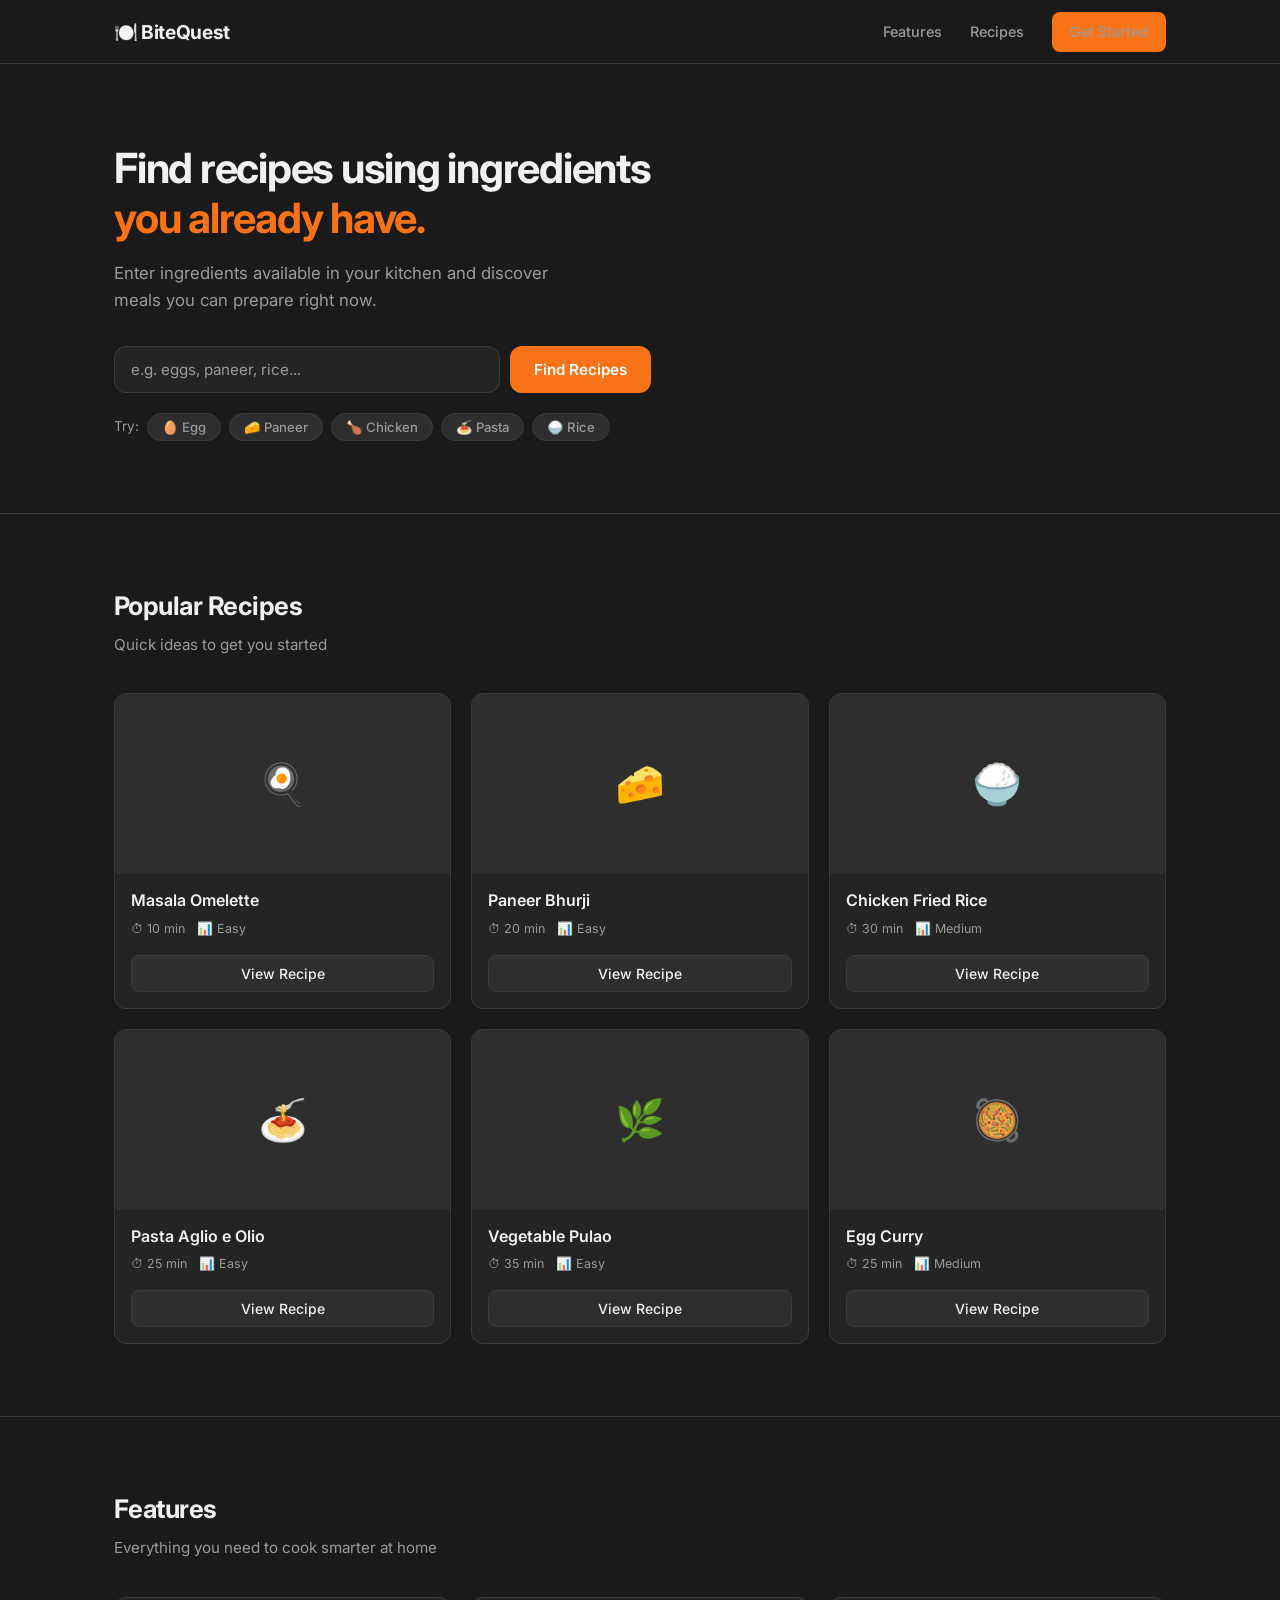
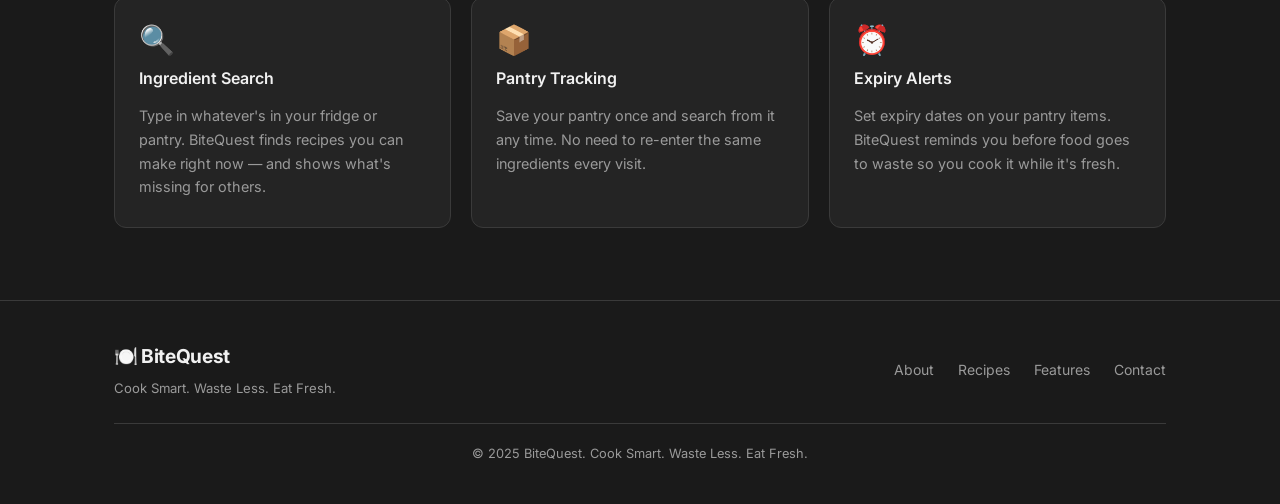
==== index.html @ e0311be1 "Built homepage" ====
<!DOCTYPE html>
<html lang="en">
<head>
  <meta charset="UTF-8" />
  <meta name="viewport" content="width=device-width, initial-scale=1.0" />
  <title>BiteQuest — Cook Smart. Waste Less. Eat Fresh.</title>
  <link rel="preconnect" href="https://fonts.googleapis.com" />
  <link rel="preconnect" href="https://fonts.gstatic.com" crossorigin />
  <link href="https://fonts.googleapis.com/css2?family=Inter:wght@400;500;600;700&display=swap" rel="stylesheet" />
  <link rel="stylesheet" href="css/style.css" />
</head>
<body>

  <!-- ===== NAVBAR ===== -->
  <header class="navbar">
    <div class="container navbar-inner">
      <a href="#" class="logo">
        🍽️ BiteQuest
      </a>
      <nav class="nav-links">
        <a href="#features">Features</a>
        <a href="#recipes">Recipes</a>
        <a href="#" class="btn-nav">Get Started</a>
      </nav>
      <!-- Hamburger for mobile -->
      <button class="hamburger" id="hamburger" aria-label="Toggle menu">
        <span></span>
        <span></span>
        <span></span>
      </button>
    </div>
    <!-- Mobile dropdown -->
    <div class="mobile-menu" id="mobileMenu">
      <a href="#features">Features</a>
      <a href="#recipes">Recipes</a>
      <a href="#">Get Started</a>
    </div>
  </header>

  <main>

    <!-- ===== HERO ===== -->
    <section class="hero">
      <div class="container hero-inner">
        <div class="hero-text">
          <h1 class="hero-title">
            Find recipes using ingredients<br />
            <span class="accent-orange">you already have.</span>
          </h1>
          <p class="hero-subtitle">
            Enter ingredients available in your kitchen and discover meals you can prepare right now.
          </p>

          <!-- Search bar -->
          <div class="search-box">
            <input
              type="text"
              id="ingredientInput"
              class="search-input"
              placeholder="e.g. eggs, paneer, rice..."
              autocomplete="off"
            />
            <button class="search-btn" id="searchBtn">Find Recipes</button>
          </div>

          <!-- Tag pills — clicking one fills the search input -->
          <div class="search-tags">
            <span class="tag-label">Try:</span>
            <button class="tag-pill" data-ingredient="Egg">🥚 Egg</button>
            <button class="tag-pill" data-ingredient="Paneer">🧀 Paneer</button>
            <button class="tag-pill" data-ingredient="Chicken">🍗 Chicken</button>
            <button class="tag-pill" data-ingredient="Pasta">🍝 Pasta</button>
            <button class="tag-pill" data-ingredient="Rice">🍚 Rice</button>
          </div>
        </div>        
      </div>
    </section>

    <!-- ===== POPULAR RECIPES ===== -->
    <section class="recipes-section" id="recipes">
      <div class="container">
        <div class="section-header">
          <h2 class="section-title">Popular Recipes</h2>
          <p class="section-subtitle">Quick ideas to get you started</p>
        </div>

        <div class="recipes-grid" id="recipesGrid">
          <!-- Cards are injected by JavaScript -->
        </div>
      </div>
    </section>

    <!-- ===== FEATURES ===== -->
    <section class="features-section" id="features">
      <div class="container">
        <div class="section-header">
          <h2 class="section-title">Features</h2>
          <p class="section-subtitle">Everything you need to cook smarter at home</p>
        </div>

        <div class="features-grid">
          <div class="feature-card">
            <div class="feature-icon">🔍</div>
            <h3 class="feature-title">Ingredient Search</h3>
            <p class="feature-desc">
              Type in whatever's in your fridge or pantry. BiteQuest finds recipes you can make right now — and shows what's missing for others.
            </p>
          </div>
          <div class="feature-card">
            <div class="feature-icon">📦</div>
            <h3 class="feature-title">Pantry Tracking</h3>
            <p class="feature-desc">
              Save your pantry once and search from it any time. No need to re-enter the same ingredients every visit.
            </p>
          </div>
          <div class="feature-card">
            <div class="feature-icon">⏰</div>
            <h3 class="feature-title">Expiry Alerts</h3>
            <p class="feature-desc">
              Set expiry dates on your pantry items. BiteQuest reminds you before food goes to waste so you cook it while it's fresh.
            </p>
          </div>
        </div>
      </div>
    </section>

  </main>

  <!-- ===== FOOTER ===== -->
  <footer class="footer">
    <div class="container footer-inner">
      <div class="footer-brand">
        <span class="logo">🍽️ BiteQuest</span>
        <p class="footer-tagline">Cook Smart. Waste Less. Eat Fresh.</p>
      </div>
      <nav class="footer-links">
        <a href="#">About</a>
        <a href="#recipes">Recipes</a>
        <a href="#features">Features</a>
        <a href="#">Contact</a>
      </nav>
      <p class="footer-copy">© 2025 BiteQuest. Cook Smart. Waste Less. Eat Fresh.</p>
    </div>
  </footer>

  <script src="js/recipes.js"></script>
  <script src="js/main.js"></script>
</body>
</html>
---- css/style.css ----
/* ============================================
   BiteQuest — Main Stylesheet
   Phase 1 | Plain CSS | No frameworks
   ============================================ */

/* ---------- CSS Variables (Design Tokens) ---------- */
:root {
  --color-bg:         #1a1a1a;
  --color-surface:    #242424;
  --color-surface-2:  #2e2e2e;
  --color-border:     #3a3a3a;

  --color-orange:     #f97316;
  --color-orange-dark:#ea6a0a;
  --color-green:      #22c55e;

  --color-text:       #f1f1f1;
  --color-text-muted: #9a9a9a;

  --radius:           12px;
  --radius-sm:        8px;

  --font:             'Inter', sans-serif;

  --max-width:        1100px;
  --nav-height:       64px;
}

/* ---------- Reset & Base ---------- */
*, *::before, *::after {
  box-sizing: border-box;
  margin: 0;
  padding: 0;
}

html {
  scroll-behavior: smooth;
}

body {
  background-color: var(--color-bg);
  color: var(--color-text);
  font-family: var(--font);
  font-size: 16px;
  line-height: 1.6;
  -webkit-font-smoothing: antialiased;
}

a {
  text-decoration: none;
  color: inherit;
}

button {
  font-family: var(--font);
  cursor: pointer;
  border: none;
  background: none;
}

img {
  display: block;
  width: 100%;
  object-fit: cover;
}

/* ---------- Layout Utility ---------- */
.container {
  width: 100%;
  max-width: var(--max-width);
  margin: 0 auto;
  padding: 0 24px;
}

/* ============================================
   NAVBAR
   ============================================ */
.navbar {
  position: sticky;
  top: 0;
  z-index: 100;
  background-color: var(--color-bg);
  border-bottom: 1px solid var(--color-border);
  height: var(--nav-height);
}

.navbar-inner {
  display: flex;
  align-items: center;
  justify-content: space-between;
  height: var(--nav-height);
}

.logo {
  font-size: 1.2rem;
  font-weight: 700;
  color: var(--color-text);
  letter-spacing: -0.02em;
}

.nav-links {
  display: flex;
  align-items: center;
  gap: 28px;
}

.nav-links a {
  font-size: 0.9rem;
  font-weight: 500;
  color: var(--color-text-muted);
  transition: color 0.2s;
}

.nav-links a:hover {
  color: var(--color-text);
}

/* Sign In button in navbar */
.btn-nav {
  padding: 8px 18px;
  background-color: var(--color-orange);
  color: #fff;
  font-weight: 600;
  font-size: 0.875rem;
  border-radius: var(--radius-sm);
  transition: background-color 0.2s;
}

.btn-nav:hover {
  background-color: var(--color-orange-dark);
}

/* Hamburger — hidden on desktop */
.hamburger {
  display: none;
  flex-direction: column;
  gap: 5px;
  padding: 4px;
}

.hamburger span {
  display: block;
  width: 22px;
  height: 2px;
  background-color: var(--color-text);
  border-radius: 2px;
  transition: opacity 0.2s;
}

/* Mobile menu — hidden by default */
.mobile-menu {
  display: none;
  flex-direction: column;
  background-color: var(--color-surface);
  border-top: 1px solid var(--color-border);
  padding: 16px 24px;
  gap: 16px;
}

.mobile-menu a {
  font-size: 1rem;
  font-weight: 500;
  color: var(--color-text-muted);
  padding: 4px 0;
}

.mobile-menu.open {
  display: flex;
}

/* ============================================
   HERO
   ============================================ */
.hero {
  padding: 80px 0 72px;
  border-bottom: 1px solid var(--color-border);
}

.hero-inner {
  display: flex;
  align-items: flex-start;
  justify-content: space-between;
  gap: 48px;
}

/* Left side — text + search */
.hero-text {
  max-width: 720px;
}

.hero-title {
  font-size: 2.6rem;
  font-weight: 700;
  line-height: 1.2;
  letter-spacing: -0.03em;
  color: var(--color-text);
  margin-bottom: 16px;
}

.accent-orange {
  color: var(--color-orange);
}

.hero-subtitle {
  font-size: 1.05rem;
  color: var(--color-text-muted);
  margin-bottom: 32px;
  max-width: 480px;
}

/* Search box */
.search-box {
  display: flex;
  gap: 10px;
  margin-bottom: 20px;
}

.search-input {
  flex: 1;
  padding: 13px 16px;
  background-color: var(--color-surface);
  color: var(--color-text);
  border: 1px solid var(--color-border);
  border-radius: var(--radius);
  font-size: 0.95rem;
  font-family: var(--font);
  outline: none;
  transition: border-color 0.2s;
}

.search-input:focus {
  border-color: var(--color-orange);
}

.search-input::placeholder {
  color: var(--color-text-muted);
}

.search-btn {
  padding: 13px 24px;
  background-color: var(--color-orange);
  color: #fff;
  font-size: 0.95rem;
  font-weight: 600;
  border-radius: var(--radius);
  white-space: nowrap;
  transition: background-color 0.2s;
}

.search-btn:hover {
  background-color: var(--color-orange-dark);
}

/* Tag pills */
.search-tags {
  display: flex;
  align-items: center;
  flex-wrap: wrap;
  gap: 8px;
}

.tag-label {
  font-size: 0.85rem;
  color: var(--color-text-muted);
}

.tag-pill {
  padding: 5px 14px;
  background-color: var(--color-surface-2);
  color: var(--color-text-muted);
  border: 1px solid var(--color-border);
  border-radius: 999px;
  font-size: 0.82rem;
  font-weight: 500;
  transition: border-color 0.2s, color 0.2s;
}

.tag-pill:hover {
  border-color: var(--color-orange);
  color: var(--color-orange);
}


/* ============================================
   SECTION SHARED STYLES
   ============================================ */
.section-header {
  margin-bottom: 36px;
}

.section-title {
  font-size: 1.6rem;
  font-weight: 700;
  color: var(--color-text);
  margin-bottom: 6px;
  letter-spacing: -0.02em;
}

.section-subtitle {
  font-size: 0.95rem;
  color: var(--color-text-muted);
}

/* ============================================
   POPULAR RECIPES
   ============================================ */
.recipes-section {
  padding: 72px 0;
  border-bottom: 1px solid var(--color-border);
}

.recipes-grid {
  display: grid;
  grid-template-columns: repeat(3, 1fr);
  gap: 20px;
}

/* Recipe card */
.recipe-card {
  background-color: var(--color-surface);
  border: 1px solid var(--color-border);
  border-radius: var(--radius);
  overflow: hidden;
  display: flex;
  flex-direction: column;
  transition: border-color 0.2s;
}

.recipe-card:hover {
  border-color: var(--color-orange);
}

.recipe-img {
  width: 100%;
  height: 180px;
  object-fit: cover;
  background-color: var(--color-surface-2);
}

/* Placeholder shown while image loads */
.recipe-img-placeholder {
  width: 100%;
  height: 180px;
  background-color: var(--color-surface-2);
  display: flex;
  align-items: center;
  justify-content: center;
  font-size: 2.5rem;
}

.recipe-body {
  padding: 16px;
  flex: 1;
  display: flex;
  flex-direction: column;
  gap: 8px;
}

.recipe-name {
  font-size: 1rem;
  font-weight: 600;
  color: var(--color-text);
  line-height: 1.3;
}

.recipe-meta {
  display: flex;
  gap: 12px;
}

.meta-badge {
  font-size: 0.78rem;
  color: var(--color-text-muted);
  display: flex;
  align-items: center;
  gap: 4px;
}

.recipe-footer {
  padding: 0 16px 16px;
}

.btn-view {
  display: block;
  width: 100%;
  padding: 9px;
  text-align: center;
  background-color: var(--color-surface-2);
  color: var(--color-text);
  font-size: 0.875rem;
  font-weight: 500;
  border: 1px solid var(--color-border);
  border-radius: var(--radius-sm);
  transition: background-color 0.2s, border-color 0.2s, color 0.2s;
}

.btn-view:hover {
  background-color: var(--color-orange);
  border-color: var(--color-orange);
  color: #fff;
}

/* ============================================
   FEATURES
   ============================================ */
.features-section {
  padding: 72px 0;
  border-bottom: 1px solid var(--color-border);
}

.features-grid {
  display: grid;
  grid-template-columns: repeat(3, 1fr);
  gap: 20px;
}

.feature-card {
  background-color: var(--color-surface);
  border: 1px solid var(--color-border);
  border-radius: var(--radius);
  padding: 28px 24px;
  display: flex;
  flex-direction: column;
  gap: 12px;
}

.feature-icon {
  font-size: 1.8rem;
  line-height: 1;
}

.feature-title {
  font-size: 1rem;
  font-weight: 600;
  color: var(--color-text);
}

.feature-desc {
  font-size: 0.9rem;
  color: var(--color-text-muted);
  line-height: 1.65;
}

/* ============================================
   FOOTER
   ============================================ */
.footer {
  padding: 40px 0;
}

.footer-inner {
  display: flex;
  align-items: center;
  justify-content: space-between;
  flex-wrap: wrap;
  gap: 20px;
}

.footer-brand {
  display: flex;
  flex-direction: column;
  gap: 6px;
}

.footer-tagline {
  font-size: 0.82rem;
  color: var(--color-text-muted);
}

.footer-links {
  display: flex;
  gap: 24px;
}

.footer-links a {
  font-size: 0.875rem;
  color: var(--color-text-muted);
  transition: color 0.2s;
}

.footer-links a:hover {
  color: var(--color-text);
}

.footer-copy {
  font-size: 0.8rem;
  color: var(--color-text-muted);
  width: 100%;
  text-align: center;
  border-top: 1px solid var(--color-border);
  padding-top: 20px;
  margin-top: 4px;
}

/* ============================================
   RESPONSIVE — Tablet (≤ 900px)
   ============================================ */
@media (max-width: 900px) {
  .hero-inner {
    flex-direction: column;
  }
  
  .recipes-grid {
    grid-template-columns: repeat(2, 1fr);
  }

  .features-grid {
    grid-template-columns: repeat(2, 1fr);
  }
}

/* ============================================
   RESPONSIVE — Mobile (≤ 600px)
   ============================================ */
@media (max-width: 600px) {
  .hero {
    padding: 48px 0 40px;
  }

  .hero-title {
    font-size: 1.9rem;
  }

  /* Show hamburger, hide nav links */
  .nav-links {
    display: none;
  }

  .hamburger {
    display: flex;
  }

  .search-box {
    flex-direction: column;
  }

  .search-btn {
    width: 100%;
  }



  .recipes-grid {
    grid-template-columns: 1fr;
  }

  .features-grid {
    grid-template-columns: 1fr;
  }

  .footer-inner {
    flex-direction: column;
    align-items: flex-start;
    gap: 16px;
  }

  .footer-links {
    flex-wrap: wrap;
    gap: 16px;
  }

  .section-title {
    font-size: 1.35rem;
  }
}
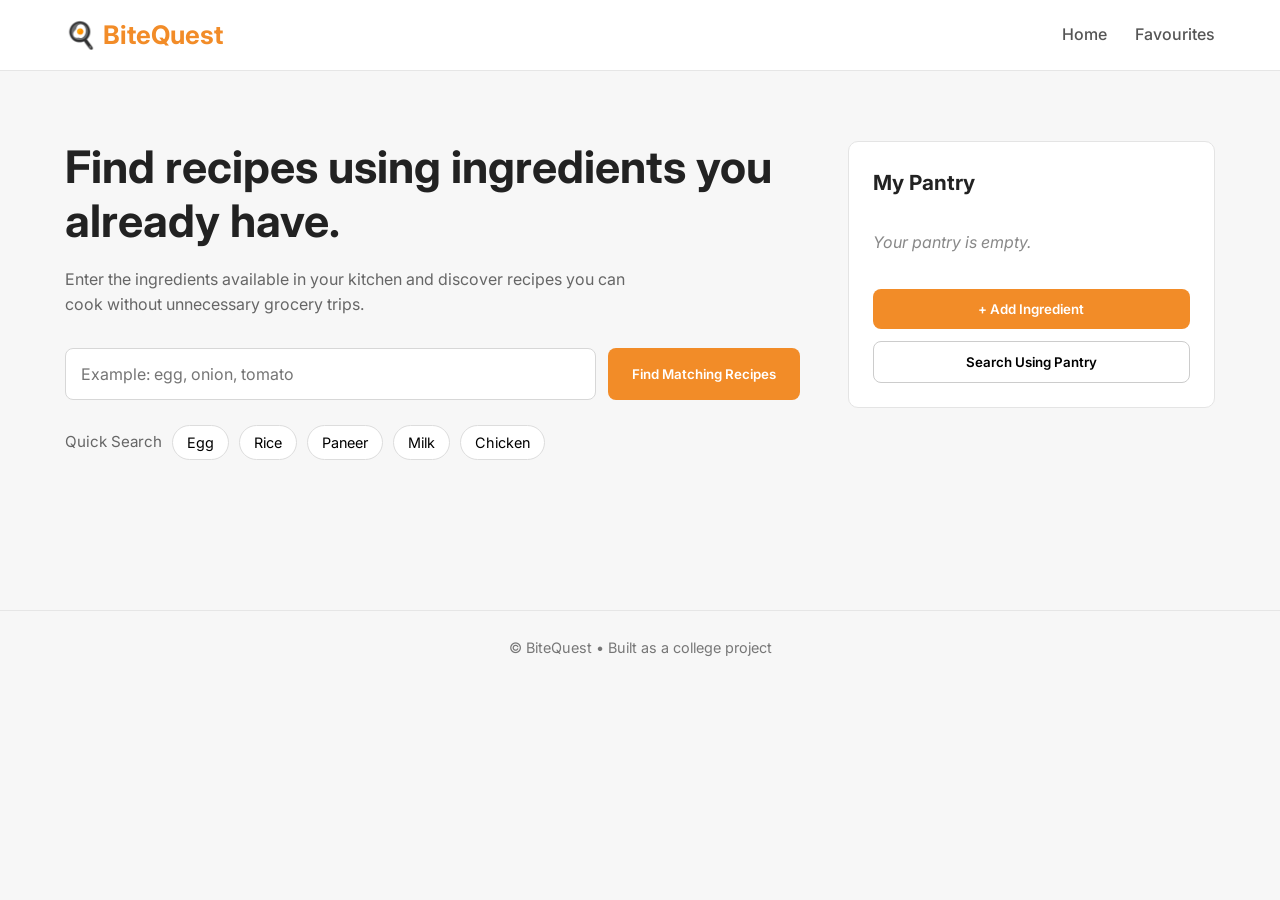
==== commit 1c6e8a49: "Complete BiteQuest frontend" ====
--- a/index.html
+++ b/index.html
@@ -1,149 +1,196 @@
 <!DOCTYPE html>
 <html lang="en">
+
 <head>
-  <meta charset="UTF-8" />
-  <meta name="viewport" content="width=device-width, initial-scale=1.0" />
-  <title>BiteQuest — Cook Smart. Waste Less. Eat Fresh.</title>
-  <link rel="preconnect" href="https://fonts.googleapis.com" />
-  <link rel="preconnect" href="https://fonts.gstatic.com" crossorigin />
-  <link href="https://fonts.googleapis.com/css2?family=Inter:wght@400;500;600;700&display=swap" rel="stylesheet" />
-  <link rel="stylesheet" href="css/style.css" />
+    <meta charset="UTF-8">
+    <meta name="viewport" content="width=device-width, initial-scale=1.0">
+
+    <title>BiteQuest | Find Recipes Using Your Ingredients</title>
+
+    <link rel="stylesheet" href="css/style.css">
+
+    <link rel="preconnect" href="https://fonts.googleapis.com">
+    <link rel="preconnect" href="https://fonts.gstatic.com" crossorigin>
+
+    <link href="https://fonts.googleapis.com/css2?family=Inter:wght@400;500;600;700&display=swap"
+        rel="stylesheet">
 </head>
+
 <body>
 
-  <!-- ===== NAVBAR ===== -->
-  <header class="navbar">
-    <div class="container navbar-inner">
-      <a href="#" class="logo">
-        🍽️ BiteQuest
-      </a>
-      <nav class="nav-links">
-        <a href="#features">Features</a>
-        <a href="#recipes">Recipes</a>
-        <a href="#" class="btn-nav">Get Started</a>
-      </nav>
-      <!-- Hamburger for mobile -->
-      <button class="hamburger" id="hamburger" aria-label="Toggle menu">
-        <span></span>
-        <span></span>
-        <span></span>
-      </button>
-    </div>
-    <!-- Mobile dropdown -->
-    <div class="mobile-menu" id="mobileMenu">
-      <a href="#features">Features</a>
-      <a href="#recipes">Recipes</a>
-      <a href="#">Get Started</a>
-    </div>
-  </header>
+    <!-- ================= NAVBAR ================= -->
 
-  <main>
+    <header class="navbar">
 
-    <!-- ===== HERO ===== -->
-    <section class="hero">
-      <div class="container hero-inner">
-        <div class="hero-text">
-          <h1 class="hero-title">
-            Find recipes using ingredients<br />
-            <span class="accent-orange">you already have.</span>
-          </h1>
-          <p class="hero-subtitle">
-            Enter ingredients available in your kitchen and discover meals you can prepare right now.
-          </p>
+        <div class="container navbar-container">
 
-          <!-- Search bar -->
-          <div class="search-box">
-            <input
-              type="text"
-              id="ingredientInput"
-              class="search-input"
-              placeholder="e.g. eggs, paneer, rice..."
-              autocomplete="off"
-            />
-            <button class="search-btn" id="searchBtn">Find Recipes</button>
-          </div>
+            <a href="index.html" class="logo">
+                🍳 BiteQuest
+            </a>
 
-          <!-- Tag pills — clicking one fills the search input -->
-          <div class="search-tags">
-            <span class="tag-label">Try:</span>
-            <button class="tag-pill" data-ingredient="Egg">🥚 Egg</button>
-            <button class="tag-pill" data-ingredient="Paneer">🧀 Paneer</button>
-            <button class="tag-pill" data-ingredient="Chicken">🍗 Chicken</button>
-            <button class="tag-pill" data-ingredient="Pasta">🍝 Pasta</button>
-            <button class="tag-pill" data-ingredient="Rice">🍚 Rice</button>
-          </div>
-        </div>        
-      </div>
-    </section>
+            <nav>
 
-    <!-- ===== POPULAR RECIPES ===== -->
-    <section class="recipes-section" id="recipes">
-      <div class="container">
-        <div class="section-header">
-          <h2 class="section-title">Popular Recipes</h2>
-          <p class="section-subtitle">Quick ideas to get you started</p>
+                <ul class="nav-links">
+
+                    <li>
+                        <a href="index.html">Home</a>
+                    </li>
+
+                    <li>
+                        <a href="favourites.html">Favourites</a>
+                    </li>
+
+                </ul>
+
+            </nav>
+
         </div>
 
-        <div class="recipes-grid" id="recipesGrid">
-          <!-- Cards are injected by JavaScript -->
-        </div>
-      </div>
-    </section>
+    </header>
 
-    <!-- ===== FEATURES ===== -->
-    <section class="features-section" id="features">
-      <div class="container">
-        <div class="section-header">
-          <h2 class="section-title">Features</h2>
-          <p class="section-subtitle">Everything you need to cook smarter at home</p>
+
+
+    <!-- ================= HERO ================= -->
+
+    <main>
+
+        <section class="hero">
+
+            <div class="container hero-container">
+
+                <!-- LEFT SIDE -->
+
+                <div class="hero-content">
+
+                    <h1>
+                        Find recipes using ingredients
+                        you already have.
+                    </h1>
+
+                    <p>
+                        Enter the ingredients available in your kitchen and discover
+                        recipes you can cook without unnecessary grocery trips.
+                    </p>
+
+
+                    <!-- Search -->
+
+                    <form id="searchForm" class="search-form">
+
+                        <input
+                            type="text"
+                            id="ingredientInput"
+                            placeholder="Example: egg, onion, tomato">
+
+                        <button type="submit">
+
+                            Find Matching Recipes
+
+                        </button>
+
+                    </form>
+
+
+                    <!-- Quick Search -->
+
+                    <div class="quick-search">
+
+                        <span>Quick Search</span>
+
+                        <button class="quick-item" data-value="egg">
+                            Egg
+                        </button>
+
+                        <button class="quick-item" data-value="rice">
+                            Rice
+                        </button>
+
+                        <button class="quick-item" data-value="paneer">
+                            Paneer
+                        </button>
+
+                        <button class="quick-item" data-value="milk">
+                            Milk
+                        </button>
+
+                        <button class="quick-item" data-value="chicken">
+                            Chicken
+                        </button>
+
+                    </div>
+
+                </div>
+
+
+
+                <!-- RIGHT SIDE -->
+
+                <aside class="pantry">
+
+                    <h2>
+
+                        My Pantry
+
+                    </h2>
+
+
+                    <ul id="pantryList">
+
+                        <li class="empty">
+
+                            Your pantry is empty.
+
+                        </li>
+
+                    </ul>
+
+
+                    <div class="pantry-buttons">
+
+                        <button id="addIngredientBtn">
+
+                            + Add Ingredient
+
+                        </button>
+
+                        <button id="searchPantryBtn">
+
+                            Search Using Pantry
+
+                        </button>
+
+                    </div>
+
+                </aside>
+
+            </div>
+
+        </section>
+
+    </main>
+
+
+
+    <!-- ================= FOOTER ================= -->
+
+    <footer>
+
+        <div class="container">
+
+            <p>
+
+                © BiteQuest • Built as a college project
+
+            </p>
+
         </div>
 
-        <div class="features-grid">
-          <div class="feature-card">
-            <div class="feature-icon">🔍</div>
-            <h3 class="feature-title">Ingredient Search</h3>
-            <p class="feature-desc">
-              Type in whatever's in your fridge or pantry. BiteQuest finds recipes you can make right now — and shows what's missing for others.
-            </p>
-          </div>
-          <div class="feature-card">
-            <div class="feature-icon">📦</div>
-            <h3 class="feature-title">Pantry Tracking</h3>
-            <p class="feature-desc">
-              Save your pantry once and search from it any time. No need to re-enter the same ingredients every visit.
-            </p>
-          </div>
-          <div class="feature-card">
-            <div class="feature-icon">⏰</div>
-            <h3 class="feature-title">Expiry Alerts</h3>
-            <p class="feature-desc">
-              Set expiry dates on your pantry items. BiteQuest reminds you before food goes to waste so you cook it while it's fresh.
-            </p>
-          </div>
-        </div>
-      </div>
-    </section>
+    </footer>
 
-  </main>
 
-  <!-- ===== FOOTER ===== -->
-  <footer class="footer">
-    <div class="container footer-inner">
-      <div class="footer-brand">
-        <span class="logo">🍽️ BiteQuest</span>
-        <p class="footer-tagline">Cook Smart. Waste Less. Eat Fresh.</p>
-      </div>
-      <nav class="footer-links">
-        <a href="#">About</a>
-        <a href="#recipes">Recipes</a>
-        <a href="#features">Features</a>
-        <a href="#">Contact</a>
-      </nav>
-      <p class="footer-copy">© 2025 BiteQuest. Cook Smart. Waste Less. Eat Fresh.</p>
-    </div>
-  </footer>
+    <script src="js/pantry.js"></script>
+    <script src="js/main.js"></script>
 
-  <script src="js/recipes.js"></script>
-  <script src="js/main.js"></script>
 </body>
+
 </html>
--- a/css/style.css
+++ b/css/style.css
@@ -1,565 +1,1280 @@
-/* ============================================
-   BiteQuest — Main Stylesheet
-   Phase 1 | Plain CSS | No frameworks
-   ============================================ */
-
-/* ---------- CSS Variables (Design Tokens) ---------- */
-:root {
-  --color-bg:         #1a1a1a;
-  --color-surface:    #242424;
-  --color-surface-2:  #2e2e2e;
-  --color-border:     #3a3a3a;
-
-  --color-orange:     #f97316;
-  --color-orange-dark:#ea6a0a;
-  --color-green:      #22c55e;
-
-  --color-text:       #f1f1f1;
-  --color-text-muted: #9a9a9a;
-
-  --radius:           12px;
-  --radius-sm:        8px;
-
-  --font:             'Inter', sans-serif;
-
-  --max-width:        1100px;
-  --nav-height:       64px;
-}
-
-/* ---------- Reset & Base ---------- */
-*, *::before, *::after {
-  box-sizing: border-box;
-  margin: 0;
-  padding: 0;
-}
-
-html {
-  scroll-behavior: smooth;
-}
-
-body {
-  background-color: var(--color-bg);
-  color: var(--color-text);
-  font-family: var(--font);
-  font-size: 16px;
-  line-height: 1.6;
-  -webkit-font-smoothing: antialiased;
-}
-
-a {
-  text-decoration: none;
-  color: inherit;
-}
-
-button {
-  font-family: var(--font);
-  cursor: pointer;
-  border: none;
-  background: none;
-}
-
-img {
-  display: block;
-  width: 100%;
-  object-fit: cover;
-}
-
-/* ---------- Layout Utility ---------- */
-.container {
-  width: 100%;
-  max-width: var(--max-width);
-  margin: 0 auto;
-  padding: 0 24px;
-}
-
-/* ============================================
-   NAVBAR
-   ============================================ */
-.navbar {
-  position: sticky;
-  top: 0;
-  z-index: 100;
-  background-color: var(--color-bg);
-  border-bottom: 1px solid var(--color-border);
-  height: var(--nav-height);
-}
-
-.navbar-inner {
-  display: flex;
-  align-items: center;
-  justify-content: space-between;
-  height: var(--nav-height);
-}
-
-.logo {
-  font-size: 1.2rem;
-  font-weight: 700;
-  color: var(--color-text);
-  letter-spacing: -0.02em;
-}
-
-.nav-links {
-  display: flex;
-  align-items: center;
-  gap: 28px;
-}
-
-.nav-links a {
-  font-size: 0.9rem;
-  font-weight: 500;
-  color: var(--color-text-muted);
-  transition: color 0.2s;
-}
-
-.nav-links a:hover {
-  color: var(--color-text);
-}
-
-/* Sign In button in navbar */
-.btn-nav {
-  padding: 8px 18px;
-  background-color: var(--color-orange);
-  color: #fff;
-  font-weight: 600;
-  font-size: 0.875rem;
-  border-radius: var(--radius-sm);
-  transition: background-color 0.2s;
-}
-
-.btn-nav:hover {
-  background-color: var(--color-orange-dark);
-}
-
-/* Hamburger — hidden on desktop */
-.hamburger {
-  display: none;
-  flex-direction: column;
-  gap: 5px;
-  padding: 4px;
-}
-
-.hamburger span {
-  display: block;
-  width: 22px;
-  height: 2px;
-  background-color: var(--color-text);
-  border-radius: 2px;
-  transition: opacity 0.2s;
-}
-
-/* Mobile menu — hidden by default */
-.mobile-menu {
-  display: none;
-  flex-direction: column;
-  background-color: var(--color-surface);
-  border-top: 1px solid var(--color-border);
-  padding: 16px 24px;
-  gap: 16px;
-}
-
-.mobile-menu a {
-  font-size: 1rem;
-  font-weight: 500;
-  color: var(--color-text-muted);
-  padding: 4px 0;
-}
-
-.mobile-menu.open {
-  display: flex;
-}
-
-/* ============================================
-   HERO
-   ============================================ */
-.hero {
-  padding: 80px 0 72px;
-  border-bottom: 1px solid var(--color-border);
-}
-
-.hero-inner {
-  display: flex;
-  align-items: flex-start;
-  justify-content: space-between;
-  gap: 48px;
-}
-
-/* Left side — text + search */
-.hero-text {
-  max-width: 720px;
-}
-
-.hero-title {
-  font-size: 2.6rem;
-  font-weight: 700;
-  line-height: 1.2;
-  letter-spacing: -0.03em;
-  color: var(--color-text);
-  margin-bottom: 16px;
-}
-
-.accent-orange {
-  color: var(--color-orange);
-}
-
-.hero-subtitle {
-  font-size: 1.05rem;
-  color: var(--color-text-muted);
-  margin-bottom: 32px;
-  max-width: 480px;
-}
-
-/* Search box */
-.search-box {
-  display: flex;
-  gap: 10px;
-  margin-bottom: 20px;
-}
-
-.search-input {
-  flex: 1;
-  padding: 13px 16px;
-  background-color: var(--color-surface);
-  color: var(--color-text);
-  border: 1px solid var(--color-border);
-  border-radius: var(--radius);
-  font-size: 0.95rem;
-  font-family: var(--font);
-  outline: none;
-  transition: border-color 0.2s;
-}
-
-.search-input:focus {
-  border-color: var(--color-orange);
-}
-
-.search-input::placeholder {
-  color: var(--color-text-muted);
-}
-
-.search-btn {
-  padding: 13px 24px;
-  background-color: var(--color-orange);
-  color: #fff;
-  font-size: 0.95rem;
-  font-weight: 600;
-  border-radius: var(--radius);
-  white-space: nowrap;
-  transition: background-color 0.2s;
-}
-
-.search-btn:hover {
-  background-color: var(--color-orange-dark);
-}
-
-/* Tag pills */
-.search-tags {
-  display: flex;
-  align-items: center;
-  flex-wrap: wrap;
-  gap: 8px;
-}
-
-.tag-label {
-  font-size: 0.85rem;
-  color: var(--color-text-muted);
-}
-
-.tag-pill {
-  padding: 5px 14px;
-  background-color: var(--color-surface-2);
-  color: var(--color-text-muted);
-  border: 1px solid var(--color-border);
-  border-radius: 999px;
-  font-size: 0.82rem;
-  font-weight: 500;
-  transition: border-color 0.2s, color 0.2s;
-}
-
-.tag-pill:hover {
-  border-color: var(--color-orange);
-  color: var(--color-orange);
-}
-
-
-/* ============================================
-   SECTION SHARED STYLES
-   ============================================ */
-.section-header {
-  margin-bottom: 36px;
-}
-
-.section-title {
-  font-size: 1.6rem;
-  font-weight: 700;
-  color: var(--color-text);
-  margin-bottom: 6px;
-  letter-spacing: -0.02em;
-}
-
-.section-subtitle {
-  font-size: 0.95rem;
-  color: var(--color-text-muted);
-}
-
-/* ============================================
-   POPULAR RECIPES
-   ============================================ */
-.recipes-section {
-  padding: 72px 0;
-  border-bottom: 1px solid var(--color-border);
-}
-
-.recipes-grid {
-  display: grid;
-  grid-template-columns: repeat(3, 1fr);
-  gap: 20px;
-}
-
-/* Recipe card */
-.recipe-card {
-  background-color: var(--color-surface);
-  border: 1px solid var(--color-border);
-  border-radius: var(--radius);
-  overflow: hidden;
-  display: flex;
-  flex-direction: column;
-  transition: border-color 0.2s;
-}
-
-.recipe-card:hover {
-  border-color: var(--color-orange);
-}
-
-.recipe-img {
-  width: 100%;
-  height: 180px;
-  object-fit: cover;
-  background-color: var(--color-surface-2);
-}
-
-/* Placeholder shown while image loads */
-.recipe-img-placeholder {
-  width: 100%;
-  height: 180px;
-  background-color: var(--color-surface-2);
-  display: flex;
-  align-items: center;
-  justify-content: center;
-  font-size: 2.5rem;
-}
-
-.recipe-body {
-  padding: 16px;
-  flex: 1;
-  display: flex;
-  flex-direction: column;
-  gap: 8px;
-}
-
-.recipe-name {
-  font-size: 1rem;
-  font-weight: 600;
-  color: var(--color-text);
-  line-height: 1.3;
-}
-
-.recipe-meta {
-  display: flex;
-  gap: 12px;
-}
-
-.meta-badge {
-  font-size: 0.78rem;
-  color: var(--color-text-muted);
-  display: flex;
-  align-items: center;
-  gap: 4px;
-}
-
-.recipe-footer {
-  padding: 0 16px 16px;
-}
-
-.btn-view {
-  display: block;
-  width: 100%;
-  padding: 9px;
-  text-align: center;
-  background-color: var(--color-surface-2);
-  color: var(--color-text);
-  font-size: 0.875rem;
-  font-weight: 500;
-  border: 1px solid var(--color-border);
-  border-radius: var(--radius-sm);
-  transition: background-color 0.2s, border-color 0.2s, color 0.2s;
-}
-
-.btn-view:hover {
-  background-color: var(--color-orange);
-  border-color: var(--color-orange);
-  color: #fff;
-}
-
-/* ============================================
-   FEATURES
-   ============================================ */
-.features-section {
-  padding: 72px 0;
-  border-bottom: 1px solid var(--color-border);
-}
-
-.features-grid {
-  display: grid;
-  grid-template-columns: repeat(3, 1fr);
-  gap: 20px;
-}
-
-.feature-card {
-  background-color: var(--color-surface);
-  border: 1px solid var(--color-border);
-  border-radius: var(--radius);
-  padding: 28px 24px;
-  display: flex;
-  flex-direction: column;
-  gap: 12px;
-}
-
-.feature-icon {
-  font-size: 1.8rem;
-  line-height: 1;
-}
-
-.feature-title {
-  font-size: 1rem;
-  font-weight: 600;
-  color: var(--color-text);
-}
-
-.feature-desc {
-  font-size: 0.9rem;
-  color: var(--color-text-muted);
-  line-height: 1.65;
-}
-
-/* ============================================
-   FOOTER
-   ============================================ */
-.footer {
-  padding: 40px 0;
-}
-
-.footer-inner {
-  display: flex;
-  align-items: center;
-  justify-content: space-between;
-  flex-wrap: wrap;
-  gap: 20px;
-}
-
-.footer-brand {
-  display: flex;
-  flex-direction: column;
-  gap: 6px;
-}
-
-.footer-tagline {
-  font-size: 0.82rem;
-  color: var(--color-text-muted);
-}
-
-.footer-links {
-  display: flex;
-  gap: 24px;
-}
-
-.footer-links a {
-  font-size: 0.875rem;
-  color: var(--color-text-muted);
-  transition: color 0.2s;
-}
-
-.footer-links a:hover {
-  color: var(--color-text);
-}
-
-.footer-copy {
-  font-size: 0.8rem;
-  color: var(--color-text-muted);
-  width: 100%;
-  text-align: center;
-  border-top: 1px solid var(--color-border);
-  padding-top: 20px;
-  margin-top: 4px;
-}
-
-/* ============================================
-   RESPONSIVE — Tablet (≤ 900px)
-   ============================================ */
-@media (max-width: 900px) {
-  .hero-inner {
-    flex-direction: column;
-  }
-  
-  .recipes-grid {
-    grid-template-columns: repeat(2, 1fr);
-  }
-
-  .features-grid {
-    grid-template-columns: repeat(2, 1fr);
-  }
-}
-
-/* ============================================
-   RESPONSIVE — Mobile (≤ 600px)
-   ============================================ */
-@media (max-width: 600px) {
-  .hero {
-    padding: 48px 0 40px;
-  }
-
-  .hero-title {
-    font-size: 1.9rem;
-  }
-
-  /* Show hamburger, hide nav links */
-  .nav-links {
-    display: none;
-  }
-
-  .hamburger {
-    display: flex;
-  }
-
-  .search-box {
-    flex-direction: column;
-  }
-
-  .search-btn {
-    width: 100%;
-  }
-
-
-
-  .recipes-grid {
-    grid-template-columns: 1fr;
-  }
-
-  .features-grid {
-    grid-template-columns: 1fr;
-  }
-
-  .footer-inner {
-    flex-direction: column;
-    align-items: flex-start;
-    gap: 16px;
-  }
-
-  .footer-links {
-    flex-wrap: wrap;
-    gap: 16px;
-  }
-
-  .section-title {
-    font-size: 1.35rem;
-  }
+/* =====================================================
+   BiteQuest
+   style.css (Part 1)
+   Homepage Layout
+===================================================== */
+
+/* ---------- RESET ---------- */
+
+*{
+    margin:0;
+    padding:0;
+    box-sizing:border-box;
+}
+
+html{
+    scroll-behavior:smooth;
+}
+
+body{
+    font-family:"Inter",sans-serif;
+    background:#f7f7f7;
+    color:#222;
+    line-height:1.6;
+}
+
+img{
+    max-width:100%;
+    display:block;
+}
+
+a{
+    text-decoration:none;
+    color:inherit;
+}
+
+button{
+    cursor:pointer;
+    font-family:inherit;
+}
+
+input{
+    font-family:inherit;
+}
+
+.container{
+    width:90%;
+    max-width:1150px;
+    margin:auto;
+}
+
+
+/* ---------- NAVBAR ---------- */
+
+.navbar{
+
+    background:#ffffff;
+
+    border-bottom:1px solid #e6e6e6;
+
+    position:sticky;
+
+    top:0;
+
+    z-index:1000;
+
+}
+
+.navbar-container{
+
+    height:70px;
+
+    display:flex;
+
+    justify-content:space-between;
+
+    align-items:center;
+
+}
+
+.logo{
+
+    font-size:1.6rem;
+
+    font-weight:700;
+
+    color:#f28c28;
+
+}
+
+.nav-links{
+
+    display:flex;
+
+    list-style:none;
+
+    gap:28px;
+
+}
+
+.nav-links a{
+
+    color:#555;
+
+    font-weight:500;
+
+    transition:.2s;
+
+}
+
+.nav-links a:hover{
+
+    color:#f28c28;
+
+}
+
+
+/* ---------- HERO ---------- */
+
+.hero{
+
+    padding:70px 0;
+
+}
+
+.hero-container{
+
+    display:grid;
+
+    grid-template-columns:2fr 1fr;
+
+    gap:48px;
+
+    align-items:start;
+
+}
+
+.hero-content h1{
+
+    font-size:2.8rem;
+
+    line-height:1.2;
+
+    margin-bottom:18px;
+
+    color:#222;
+
+}
+
+.hero-content p{
+
+    color:#666;
+
+    max-width:580px;
+
+    margin-bottom:30px;
+
+}
+
+
+/* ---------- SEARCH ---------- */
+
+.search-form{
+
+    display:flex;
+
+    gap:12px;
+
+    margin-bottom:25px;
+
+}
+
+.search-form input{
+
+    flex:1;
+
+    padding:15px;
+
+    border:1px solid #d7d7d7;
+
+    border-radius:8px;
+
+    font-size:1rem;
+
+    background:#fff;
+
+}
+
+.search-form input:focus{
+
+    outline:none;
+
+    border-color:#f28c28;
+
+}
+
+.search-form button{
+
+    border:none;
+
+    background:#f28c28;
+
+    color:#fff;
+
+    padding:15px 24px;
+
+    border-radius:8px;
+
+    font-weight:600;
+
+    transition:.2s;
+
+}
+
+.search-form button:hover{
+
+    background:#df7918;
+
+}
+
+
+/* ---------- QUICK SEARCH ---------- */
+
+.quick-search{
+
+    display:flex;
+
+    flex-wrap:wrap;
+
+    gap:10px;
+
+    align-items:center;
+
+}
+
+.quick-search span{
+
+    color:#666;
+
+    font-size:.95rem;
+
+}
+
+.quick-item{
+
+    background:#fff;
+
+    border:1px solid #dddddd;
+
+    padding:8px 14px;
+
+    border-radius:25px;
+
+    font-size:.9rem;
+
+    transition:.2s;
+
+}
+
+.quick-item:hover{
+
+    border-color:#f28c28;
+
+    color:#f28c28;
+
+}
+
+
+/* ---------- PANTRY ---------- */
+
+.pantry{
+
+    background:#fff;
+
+    border:1px solid #e4e4e4;
+
+    border-radius:10px;
+
+    padding:24px;
+
+}
+
+.pantry h2{
+
+    margin-bottom:20px;
+
+    font-size:1.3rem;
+
+}
+
+#pantryList{
+
+    list-style:none;
+
+    margin-bottom:22px;
+
+}
+
+#pantryList li{
+
+    display:flex;
+
+    justify-content:space-between;
+
+    align-items:center;
+
+    padding:11px 0;
+
+    border-bottom:1px solid #eeeeee;
+
+}
+
+#pantryList li:last-child{
+
+    border-bottom:none;
+
+}
+
+.empty{
+
+    color:#888;
+
+    font-style:italic;
+
+}
+
+.delete-btn{
+
+    border:none;
+
+    background:none;
+
+    color:#999;
+
+    font-size:1.1rem;
+
+}
+
+.delete-btn:hover{
+
+    color:#d63031;
+
+}
+
+.pantry-buttons{
+
+    display:flex;
+
+    flex-direction:column;
+
+    gap:12px;
+
+}
+
+#addIngredientBtn{
+
+    background:#f28c28;
+
+    color:#fff;
+
+    border:none;
+
+    padding:12px;
+
+    border-radius:8px;
+
+    font-weight:600;
+
+}
+
+#addIngredientBtn:hover{
+
+    background:#df7918;
+
+}
+
+#searchPantryBtn{
+
+    background:#fff;
+
+    border:1px solid #cccccc;
+
+    padding:12px;
+
+    border-radius:8px;
+
+    font-weight:600;
+
+}
+
+#searchPantryBtn:hover{
+
+    border-color:#f28c28;
+
+    color:#f28c28;
+
+}
+
+
+/* ---------- FOOTER ---------- */
+
+footer{
+
+    margin-top:80px;
+
+    border-top:1px solid #e6e6e6;
+
+    padding:25px 0;
+
+    text-align:center;
+
+    color:#777;
+
+    font-size:.9rem;
+
+}
+
+/* =====================================================
+   BiteQuest
+   style.css (Part 2)
+   Results Page
+===================================================== */
+
+
+/* ---------- RESULTS HEADER ---------- */
+
+.results-header{
+
+    padding:55px 0 25px;
+
+}
+
+.results-header h1{
+
+    font-size:2rem;
+
+    margin-bottom:8px;
+
+}
+
+.results-header p{
+
+    color:#666;
+
+    margin-bottom:18px;
+
+}
+
+.searched-ingredients{
+
+    display:flex;
+
+    flex-wrap:wrap;
+
+    gap:10px;
+
+}
+
+.ingredient-tag{
+
+    background:#fff;
+
+    border:1px solid #ddd;
+
+    border-radius:20px;
+
+    padding:7px 14px;
+
+    font-size:.9rem;
+
+}
+
+
+/* ---------- RESULTS SECTION ---------- */
+
+.results-section{
+
+    padding-bottom:70px;
+
+}
+
+.results-grid{
+
+    display:grid;
+
+    grid-template-columns:repeat(auto-fit,minmax(320px,1fr));
+
+    gap:24px;
+
+}
+
+
+/* =====================================================
+   Recipe Cards
+===================================================== */
+
+/* Recipe badges */
+
+.recipe-badges{
+    display:flex;
+    gap:10px;
+    margin:14px 0 18px;
+    flex-wrap:wrap;
+}
+
+.badge{
+    background:#FFF3E0;
+    color:#EF6C00;
+    border:1px solid #FFD8A8;
+    padding:6px 12px;
+    border-radius:999px;
+    font-size:.85rem;
+    font-weight:600;
+}
+
+
+/* Match section */
+
+.match-section{
+    margin-bottom:22px;
+}
+
+.progress-bar{
+    width:100%;
+    height:10px;
+    background:#ECECEC;
+    border-radius:999px;
+    overflow:hidden;
+}
+
+.progress-fill{
+    height:100%;
+    background:#4CAF50;
+    border-radius:999px;
+    transition:width .4s ease;
+}
+
+.match-text{
+    margin-top:8px;
+    color:#666;
+    font-size:.92rem;
+    font-weight:500;
+}
+
+
+/* Ingredient groups */
+
+.ingredient-group{
+    margin-bottom:18px;
+}
+
+.ingredient-group h4{
+    margin-bottom:10px;
+    font-size:.95rem;
+    color:#333;
+}
+
+
+/* Chips */
+
+.chip-container{
+    display:flex;
+    flex-wrap:wrap;
+    gap:8px;
+}
+
+.available-chip,
+.missing-chip,
+.more-chip{
+    display:inline-flex;
+    align-items:center;
+    padding:6px 12px;
+    border-radius:999px;
+    font-size:.82rem;
+    font-weight:500;
+}
+
+.available-chip{
+    background:#E8F5E9;
+    color:#2E7D32;
+}
+
+.available-chip::before{
+    content:"✓";
+    margin-right:6px;
+    font-weight:bold;
+}
+
+.missing-chip{
+    background:#FDECEA;
+    color:#C62828;
+}
+
+.missing-chip::before{
+    content:"✗";
+    margin-right:6px;
+    font-weight:bold;
+}
+
+.more-chip{
+    background:#EEEEEE;
+    color:#666;
+}
+
+
+/* Better recipe cards */
+
+.recipe-card{
+    display:flex;
+    flex-direction:column;
+    height:100%;
+    border:1px solid #E6E6E6;
+    border-radius:14px;
+    overflow:hidden;
+    background:#FFF;
+    transition:
+        transform .25s ease,
+        box-shadow .25s ease;
+}
+
+.recipe-card:hover{
+    transform:translateY(-6px);
+    box-shadow:
+        0 12px 30px rgba(0,0,0,.08);
+}
+
+
+/* Image */
+
+.recipe-card:hover .recipe-image{
+    transform:scale(1.05);
+}
+
+
+/* Content */
+
+.recipe-content{
+    display:flex;
+    flex-direction:column;
+    flex:1;
+    padding:22px;
+}
+
+.recipe-title{
+    font-size:1.3rem;
+    margin-bottom:2px;
+    line-height:1.3;
+}
+
+
+/* Button always at bottom */
+
+.view-btn{
+    margin-top:auto;
+    width:100%;
+    padding:13px;
+    border:none;
+    border-radius:10px;
+    background:#F28C28;
+    color:#FFF;
+    font-weight:600;
+    font-size:.95rem;
+    transition:
+        background .2s,
+        transform .2s;
+}
+
+.view-btn:hover{
+    background:#DF7918;
+    transform:translateY(-2px);
+}
+
+
+/* ---------- REMOVE BUTTON ---------- */
+
+.remove-btn{
+
+    margin-top:8px;
+    width:100%;
+    padding:12px;
+    border:1px solid #e0e0e0;
+    border-radius:10px;
+    background:#fff;
+    color:#888;
+    font-weight:500;
+    font-size:.9rem;
+    transition:.2s;
+
+}
+
+.remove-btn:hover{
+
+    border-color:#d63031;
+    color:#d63031;
+    background:#fff5f5;
+
+}
+
+
+/* ---------- FAVOURITE CARDS ---------- */
+
+.favourites-grid{
+    display:grid;
+    grid-template-columns:repeat(auto-fill, minmax(290px, 1fr));
+    gap:24px;
+}
+
+.favourites-grid .recipe-card{
+    max-width:360px;
+}
+
+/* ---------- LOADING ---------- */
+
+.loading-message{
+
+    text-align:center;
+
+    padding:80px 0;
+
+    color:#666;
+
+    font-size:1.1rem;
+
+}
+
+
+/* ---------- NO RESULTS ---------- */
+
+.no-results{
+
+    text-align:center;
+
+    padding:70px 20px;
+
+}
+
+.no-results h2{
+
+    margin-bottom:12px;
+
+}
+
+.no-results p{
+
+    color:#666;
+
+    margin-bottom:20px;
+
+}
+
+.no-results a{
+
+    color:#f28c28;
+
+    font-weight:600;
+
+}
+
+.no-results a:hover{
+
+    text-decoration:underline;
+
+}
+
+/* =====================================================
+   BiteQuest
+   style.css (Part 3)
+   Recipe Page + Responsive
+===================================================== */
+
+
+/* ---------- RECIPE PAGE ---------- */
+
+.recipe-page{
+
+    padding:50px 0 70px;
+
+}
+
+.back-button{
+
+    background:none;
+
+    border:none;
+
+    color:#f28c28;
+
+    font-size:.95rem;
+
+    font-weight:600;
+
+    margin-bottom:25px;
+
+}
+
+.back-button:hover{
+
+    text-decoration:underline;
+
+}
+
+.recipe-layout{
+
+    display:grid;
+
+    grid-template-columns:1fr 1fr;
+
+    gap:40px;
+
+    margin-bottom:40px;
+
+}
+
+.recipe-image-section img{
+
+    width:100%;
+
+    border-radius:10px;
+
+    border:1px solid #e6e6e6;
+
+}
+
+#recipeImage{
+
+    height:380px;
+
+    object-fit:cover;
+
+}
+
+.recipe-info h1{
+
+    font-size:2rem;
+
+    margin-bottom:15px;
+
+}
+
+.recipe-meta{
+
+    display:flex;
+
+    gap:20px;
+
+    color:#666;
+
+    margin-bottom:25px;
+
+}
+
+
+/* ---------- BUTTONS ---------- */
+
+.primary-button{
+
+    background:#f28c28;
+
+    color:white;
+
+    border:none;
+
+    padding:12px 20px;
+
+    border-radius:8px;
+
+    font-weight:600;
+
+    margin-bottom:18px;
+
+}
+
+.primary-button:hover{
+
+    background:#df7918;
+
+}
+
+.youtube-button{
+
+    display:inline-flex;
+    align-items:center;
+    gap:6px;
+    background:#fff;
+    border:1px solid #cccccc;
+    padding:12px 20px;
+    border-radius:8px;
+    font-weight:600;
+    margin-bottom:18px;
+    transition:.2s;
+
+}
+
+.youtube-button:hover{
+
+    border-color:#f28c28;
+    color:#f28c28;
+
+}
+
+/* ---------- INGREDIENTS ---------- */
+
+.ingredients-section{
+
+    margin-top:20px;
+
+    margin-bottom:45px;
+
+}
+
+.ingredients-section h2{
+
+    margin-bottom:18px;
+
+}
+
+.ingredients-section ul{
+
+    padding-left:22px;
+
+}
+
+.ingredients-section li{
+
+    margin-bottom:8px;
+
+}
+
+
+/* ---------- INSTRUCTIONS ---------- */
+
+.instructions-section h2{
+
+    margin-bottom:18px;
+
+}
+
+.instructions-section ol{
+
+    padding-left:24px;
+
+}
+
+.instructions-section li{
+
+    margin-bottom:14px;
+
+    line-height:1.7;
+
+}
+
+
+/* ---------- UTILITIES ---------- */
+
+.hidden{
+
+    display:none;
+
+}
+
+.text-center{
+
+    text-align:center;
+
+}
+
+.mt-20{
+
+    margin-top:20px;
+
+}
+
+.mb-20{
+
+    margin-bottom:20px;
+
+}
+
+
+/* =====================================================
+   RESPONSIVE
+===================================================== */
+
+@media(max-width:950px){
+
+    .hero-container{
+
+        grid-template-columns:1fr;
+
+    }
+
+    .recipe-layout{
+
+        grid-template-columns:1fr;
+
+    }
+
+}
+
+@media(max-width:700px){
+
+    .navbar-container{
+
+        flex-direction:column;
+
+        justify-content:center;
+
+        gap:12px;
+
+        height:auto;
+
+        padding:16px 0;
+
+    }
+
+    .nav-links{
+
+        gap:18px;
+
+    }
+
+    .hero{
+
+        padding:40px 0;
+
+    }
+
+    .hero-content h1{
+
+        font-size:2rem;
+
+    }
+
+    .search-form{
+
+        flex-direction:column;
+
+    }
+
+    .search-form button{
+
+        width:100%;
+
+    }
+
+    .quick-search{
+
+        gap:8px;
+
+    }
+
+    .results-grid{
+
+        grid-template-columns:1fr;
+
+    }
+
+    #recipeImage{
+
+        height:260px;
+
+    }
+
+}
+
+@media(max-width:480px){
+
+    .container{
+
+        width:94%;
+
+    }
+
+    .hero-content h1{
+
+        font-size:1.7rem;
+
+    }
+
+    .recipe-info h1{
+
+        font-size:1.5rem;
+
+    }
+
+    .recipe-meta{
+
+        flex-direction:column;
+
+        gap:6px;
+
+    }
+
+    #recipeImage{
+
+        height:200px;
+
+    }
+
+}
+
+/* ===========================
+   INGREDIENT CHIPS
+=========================== */
+
+.ingredients-grid{
+
+    display:grid;
+
+    grid-template-columns:repeat(auto-fit,minmax(230px,1fr));
+
+    gap:15px;
+
+}
+
+.ingredient-chip{
+
+    display:flex;
+
+    justify-content:space-between;
+
+    align-items:center;
+
+    background:#f9f9f9;
+
+    border:1px solid #eee;
+
+    border-radius:8px;
+
+    padding:10px 16px;
+
+    animation:fadeUp .5s ease both;
+
+}
+
+.ingredient-name{
+
+    font-weight:600;
+
+}
+
+.ingredient-measure{
+
+    color:#666;
+
+    font-size:.9rem;
+
+}
+
+
+
+/* ===========================
+   STEP CARDS
+=========================== */
+
+.steps-container{
+
+    display:flex;
+
+    flex-direction:column;
+
+    gap:18px;
+
+}
+
+.step-card{
+
+    display:flex;
+
+    gap:20px;
+
+    background:#fff;
+
+    border-left:5px solid #F28C28;
+
+    padding:18px;
+
+    border-radius:12px;
+
+    box-shadow:0 5px 15px rgba(0,0,0,.08);
+
+    animation:fadeUp .5s ease both;
+
+}
+
+.step-number{
+
+    width:32px;
+
+    height:32px;
+
+    border-radius:50%;
+
+    background:#F28C28;
+
+    color:#fff;
+
+    display:flex;
+
+    justify-content:center;
+
+    align-items:center;
+
+    font-weight:bold;
+
+    font-size:.85rem;
+
+    flex-shrink:0;
+
+}
+
+.step-content{
+
+    line-height:1.7;
+
+}
+
+.step-content strong{
+
+    font-size:1.05rem;
+
+}
+
+.step-content p{
+
+    margin-top:6px;
+
+    color:#444;
+
+}
+
+
+
+/* ===========================
+   IMAGE FADE
+=========================== */
+
+.recipe-image{
+
+    width:100%;
+    height:220px;
+    object-fit:cover;
+    opacity:0;
+
+    transition:
+        opacity .4s,
+        transform .35s ease;
+
+}
+
+.recipe-image.loaded{
+
+    opacity:1;
+
+}
+
+
+
+/* ===========================
+   ANIMATION
+=========================== */
+
+@keyframes fadeUp{
+
+    from{
+
+        opacity:0;
+
+        transform:translateY(20px);
+
+    }
+
+    to{
+
+        opacity:1;
+
+        transform:translateY(0);
+
+    }
+
 }
